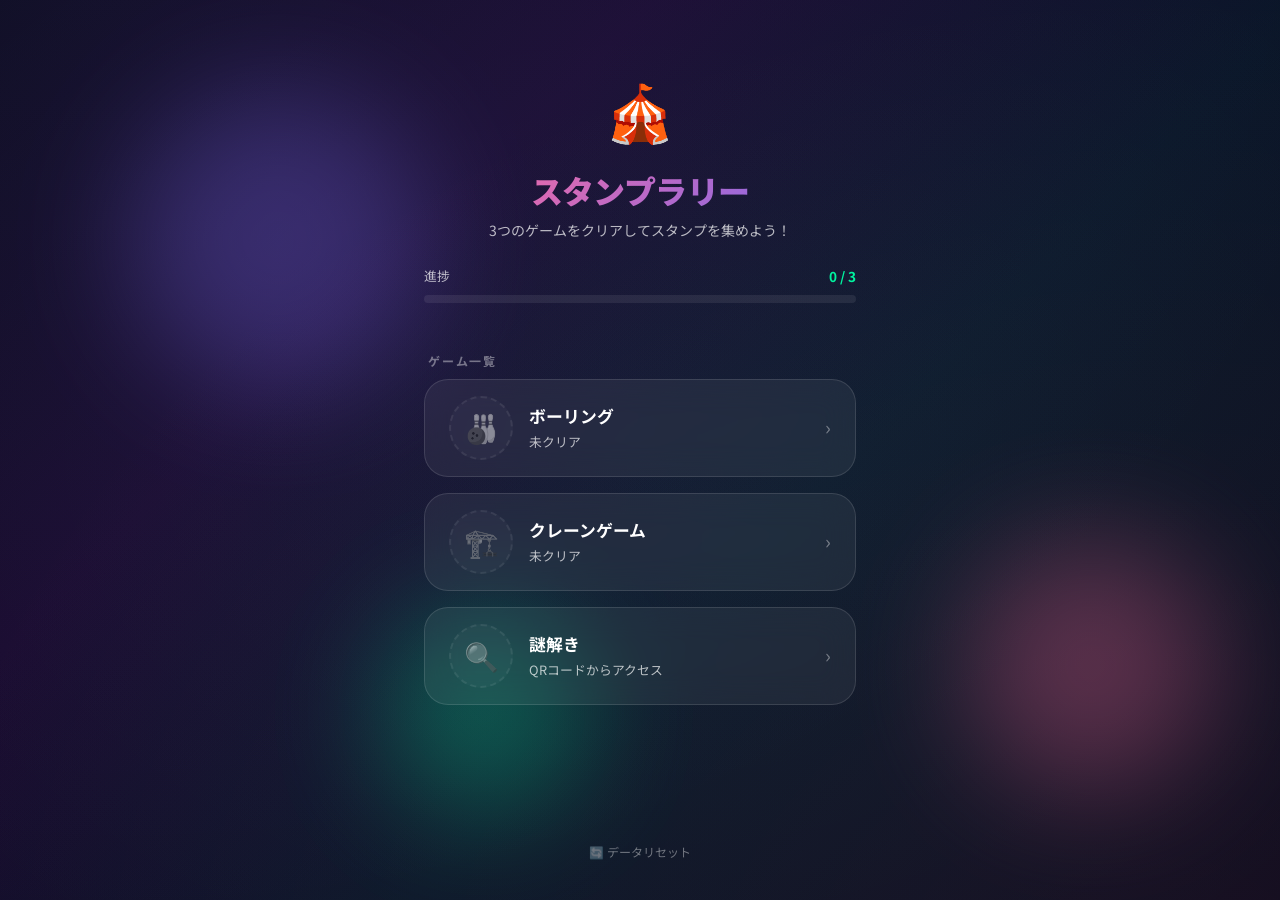
==== index.html @ a0947b41 "Add files via upload" ====
<!DOCTYPE html>
<html lang="ja">
<head>
  <meta charset="UTF-8">
  <meta name="viewport" content="width=device-width, initial-scale=1.0, user-scalable=no">
  <meta name="description" content="学校イベント スタンプラリー - 3つのゲームをクリアしてスタンプを集めよう！">
  <title>🎮 スタンプラリー</title>
  <link rel="stylesheet" href="css/style.css">
  <style>
    /* === Top Page Specific === */
    .hero {
      text-align: center;
      padding: var(--space-xl) 0 var(--space-md);
      width: 100%;
    }

    .hero-emoji {
      font-size: 3.5rem;
      display: block;
      margin-bottom: var(--space-md);
      animation: heroFloat 3s ease-in-out infinite;
    }

    @keyframes heroFloat {
      0%, 100% { transform: translateY(0); }
      50% { transform: translateY(-8px); }
    }

    .progress-bar-wrap {
      width: 100%;
      margin-top: var(--space-lg);
    }

    .progress-info {
      display: flex;
      justify-content: space-between;
      align-items: center;
      margin-bottom: var(--space-sm);
    }

    .progress-label {
      font-size: 0.8rem;
      color: var(--text-secondary);
    }

    .progress-count {
      font-size: 0.85rem;
      font-weight: 700;
      color: var(--neon-green);
    }

    .progress-track {
      width: 100%;
      height: 8px;
      background: rgba(255, 255, 255, 0.08);
      border-radius: var(--radius-full);
      overflow: hidden;
    }

    .progress-fill {
      height: 100%;
      background: linear-gradient(90deg, var(--neon-green), var(--neon-cyan));
      border-radius: var(--radius-full);
      transition: width 0.8s cubic-bezier(0.4, 0, 0.2, 1);
      box-shadow: 0 0 12px var(--neon-green-glow);
    }

    .section-label {
      font-size: 0.75rem;
      text-transform: uppercase;
      letter-spacing: 0.15em;
      color: var(--text-muted);
      font-weight: 700;
      margin-bottom: var(--space-sm);
      padding-left: var(--space-xs);
    }

    .footer-area {
      margin-top: auto;
      padding-top: var(--space-xl);
      text-align: center;
      width: 100%;
    }

    .reset-btn {
      background: none;
      border: none;
      color: var(--text-muted);
      font-family: var(--font-family);
      font-size: 0.75rem;
      cursor: pointer;
      padding: var(--space-sm) var(--space-md);
      border-radius: var(--radius-sm);
      transition: all var(--transition-fast);
    }

    .reset-btn:hover {
      color: var(--neon-pink);
      background: rgba(255, 107, 157, 0.1);
    }
  </style>
</head>
<body>
  <!-- Animated Background -->
  <div class="bg-animated">
    <div class="bg-orb"></div>
    <div class="bg-orb"></div>
    <div class="bg-orb"></div>
  </div>

  <div class="page-container">
    <!-- Hero -->
    <div class="hero animate-fade-in-up">
      <span class="hero-emoji">🎪</span>
      <h1 class="neon-title neon-title--gradient">スタンプラリー</h1>
      <p class="subtitle">3つのゲームをクリアしてスタンプを集めよう！</p>

      <!-- Progress Bar -->
      <div class="progress-bar-wrap mt-lg">
        <div class="progress-info">
          <span class="progress-label">進捗</span>
          <span class="progress-count" id="progressCount">0 / 3</span>
        </div>
        <div class="progress-track">
          <div class="progress-fill" id="progressFill" style="width: 0%"></div>
        </div>
      </div>
    </div>

    <!-- Stamp Grid -->
    <div class="mt-xl w-full animate-fade-in-up stagger-2">
      <div class="section-label">ゲーム一覧</div>
      <div class="stamp-grid" id="stampGrid">
        <!-- Bowling -->
        <a href="bowling/index.html" class="glass-card glass-card--interactive stamp-card" id="card-bowling">
          <div class="stamp-icon-wrap">
            <div class="stamp-icon stamp-icon--locked" id="icon-bowling">🎳</div>
          </div>
          <div class="stamp-info">
            <div class="stamp-name">ボーリング</div>
            <div class="stamp-status" id="status-bowling">未クリア</div>
          </div>
          <span class="stamp-arrow">›</span>
        </a>

        <!-- Crane -->
        <a href="crane/index.html" class="glass-card glass-card--interactive stamp-card" id="card-crane">
          <div class="stamp-icon-wrap">
            <div class="stamp-icon stamp-icon--locked" id="icon-crane">🏗️</div>
          </div>
          <div class="stamp-info">
            <div class="stamp-name">クレーンゲーム</div>
            <div class="stamp-status" id="status-crane">未クリア</div>
          </div>
          <span class="stamp-arrow">›</span>
        </a>

        <!-- Mystery -->
        <a href="mystery/index.html" class="glass-card glass-card--interactive stamp-card" id="card-mystery"
           onclick="event.preventDefault(); alert('教室にあるQRコードを探してスキャンしてね！📱');">
          <div class="stamp-icon-wrap">
            <div class="stamp-icon stamp-icon--locked" id="icon-mystery">🔍</div>
          </div>
          <div class="stamp-info">
            <div class="stamp-name">謎解き</div>
            <div class="stamp-status" id="status-mystery">QRコードからアクセス</div>
          </div>
          <span class="stamp-arrow">›</span>
        </a>
      </div>
    </div>

    <!-- Completion Banner (hidden by default) -->
    <div class="glass-card completion-banner mt-xl hidden" id="completionBanner">
      <span class="trophy">🏆</span>
      <h2>コンプリート！</h2>
      <p>すべてのスタンプを集めました！<br>おめでとうございます！🎉</p>
    </div>

    <!-- Footer -->
    <div class="footer-area animate-fade-in stagger-4">
      <button class="reset-btn" id="resetBtn" onclick="handleReset()">🔄 データリセット</button>
    </div>
  </div>

  <script src="js/stamp-manager.js"></script>
  <script src="js/common.js"></script>
  <script>
    /** スタンプUIを更新 */
    function updateStampUI() {
      const stamps = StampManager.getStamps();
      const games = ['bowling', 'crane', 'mystery'];
      const colorClasses = {
        bowling: 'stamp-icon--bowling',
        crane: 'stamp-icon--crane',
        mystery: 'stamp-icon--mystery'
      };
      const completedTexts = {
        bowling: 'クリア済み ✓',
        crane: 'クリア済み ✓',
        mystery: 'クリア済み ✓'
      };

      let completedCount = 0;

      games.forEach(gameId => {
        const icon = document.getElementById(`icon-${gameId}`);
        const status = document.getElementById(`status-${gameId}`);
        const card = document.getElementById(`card-${gameId}`);

        if (stamps[gameId].completed) {
          completedCount++;
          // スタンプ取得済みの見た目
          icon.classList.remove('stamp-icon--locked');
          icon.classList.add(colorClasses[gameId]);
          status.textContent = completedTexts[gameId];
          status.classList.add('stamp-status--completed');

          // チェックマーク追加
          if (!icon.parentElement.querySelector('.stamp-check')) {
            const check = document.createElement('div');
            check.className = 'stamp-check';
            check.textContent = '✓';
            icon.parentElement.appendChild(check);
          }

          // 謎解きカードのクリック動作を変更（クリア済みなら普通にリンク）
          if (gameId === 'mystery') {
            card.onclick = null;
          }
        }
      });

      // プログレスバー更新
      document.getElementById('progressCount').textContent = `${completedCount} / 3`;
      document.getElementById('progressFill').style.width = `${(completedCount / 3) * 100}%`;

      // 全クリア
      if (completedCount === 3) {
        document.getElementById('completionBanner').classList.remove('hidden');
        // 少し遅延して紙吹雪表示（初回のみ）
        if (!sessionStorage.getItem('confettiShown')) {
          setTimeout(() => {
            showConfetti(4000, 80);
            vibrate([100, 50, 100, 50, 200]);
            sessionStorage.setItem('confettiShown', 'true');
          }, 600);
        }
      }
    }

    /** データリセット */
    function handleReset() {
      if (confirm('スタンプデータをリセットしますか？')) {
        StampManager.reset();
        sessionStorage.removeItem('confettiShown');
        location.reload();
      }
    }

    // 初期化
    document.addEventListener('DOMContentLoaded', updateStampUI);
  </script>
</body>
</html>
---- css/style.css ----
/* ============================================
   🎨 School Event Game - Design System
   ============================================ */

/* --- Google Fonts --- */
@import url('https://fonts.googleapis.com/css2?family=Noto+Sans+JP:wght@400;500;700;900&display=swap');

/* --- CSS Custom Properties --- */
:root {
  /* Background */
  --bg-primary: #0a0a1a;
  --bg-secondary: #121230;
  --bg-tertiary: #1a1a3e;

  /* Neon Accent Colors */
  --neon-pink: #ff6b9d;
  --neon-pink-glow: rgba(255, 107, 157, 0.4);
  --neon-green: #00f5a0;
  --neon-green-glow: rgba(0, 245, 160, 0.4);
  --neon-blue: #7b68ee;
  --neon-blue-glow: rgba(123, 104, 238, 0.4);
  --neon-yellow: #ffd700;
  --neon-yellow-glow: rgba(255, 215, 0, 0.4);
  --neon-orange: #ff8c42;
  --neon-cyan: #00d4ff;

  /* Text */
  --text-primary: #ffffff;
  --text-secondary: rgba(255, 255, 255, 0.7);
  --text-muted: rgba(255, 255, 255, 0.4);

  /* Glass */
  --glass-bg: rgba(255, 255, 255, 0.06);
  --glass-bg-hover: rgba(255, 255, 255, 0.1);
  --glass-border: rgba(255, 255, 255, 0.12);
  --glass-border-hover: rgba(255, 255, 255, 0.2);

  /* Shadows */
  --shadow-sm: 0 2px 8px rgba(0, 0, 0, 0.3);
  --shadow-md: 0 4px 16px rgba(0, 0, 0, 0.4);
  --shadow-lg: 0 8px 32px rgba(0, 0, 0, 0.5);
  --shadow-neon-pink: 0 0 20px var(--neon-pink-glow), 0 0 40px rgba(255, 107, 157, 0.15);
  --shadow-neon-green: 0 0 20px var(--neon-green-glow), 0 0 40px rgba(0, 245, 160, 0.15);
  --shadow-neon-blue: 0 0 20px var(--neon-blue-glow), 0 0 40px rgba(123, 104, 238, 0.15);

  /* Border Radius */
  --radius-sm: 8px;
  --radius-md: 16px;
  --radius-lg: 24px;
  --radius-xl: 32px;
  --radius-full: 9999px;

  /* Typography */
  --font-family: 'Noto Sans JP', -apple-system, BlinkMacSystemFont, sans-serif;

  /* Spacing */
  --space-xs: 4px;
  --space-sm: 8px;
  --space-md: 16px;
  --space-lg: 24px;
  --space-xl: 32px;
  --space-2xl: 48px;
  --space-3xl: 64px;

  /* Transitions */
  --transition-fast: 0.15s ease;
  --transition-normal: 0.3s ease;
  --transition-slow: 0.5s cubic-bezier(0.4, 0, 0.2, 1);
}

/* --- Reset & Base --- */
*,
*::before,
*::after {
  margin: 0;
  padding: 0;
  box-sizing: border-box;
}

html {
  font-size: 16px;
  -webkit-tap-highlight-color: transparent;
  -webkit-text-size-adjust: 100%;
}

body {
  font-family: var(--font-family);
  background: var(--bg-primary);
  color: var(--text-primary);
  min-height: 100dvh;
  overflow-x: hidden;
  line-height: 1.6;
  -webkit-font-smoothing: antialiased;
}

/* --- Animated Background --- */
.bg-animated {
  position: fixed;
  inset: 0;
  z-index: 0;
  overflow: hidden;
  background: linear-gradient(135deg, #0a0a1a 0%, #1a0a2e 30%, #0a1628 60%, #0a0a1a 100%);
}

.bg-animated::before {
  content: '';
  position: absolute;
  top: -50%;
  left: -50%;
  width: 200%;
  height: 200%;
  background: radial-gradient(ellipse at 30% 20%, rgba(123, 104, 238, 0.08) 0%, transparent 50%),
              radial-gradient(ellipse at 70% 80%, rgba(255, 107, 157, 0.06) 0%, transparent 50%),
              radial-gradient(ellipse at 50% 50%, rgba(0, 245, 160, 0.04) 0%, transparent 50%);
  animation: bgFloat 20s ease-in-out infinite;
}

@keyframes bgFloat {
  0%, 100% { transform: translate(0, 0) rotate(0deg); }
  33% { transform: translate(2%, -2%) rotate(1deg); }
  66% { transform: translate(-1%, 1%) rotate(-0.5deg); }
}

/* Floating orbs */
.bg-orb {
  position: absolute;
  border-radius: 50%;
  filter: blur(60px);
  opacity: 0.3;
  animation: orbFloat 15s ease-in-out infinite;
}

.bg-orb:nth-child(1) {
  width: 300px;
  height: 300px;
  background: var(--neon-blue);
  top: 10%;
  left: 10%;
  animation-delay: 0s;
}

.bg-orb:nth-child(2) {
  width: 250px;
  height: 250px;
  background: var(--neon-pink);
  top: 60%;
  right: 5%;
  animation-delay: -5s;
}

.bg-orb:nth-child(3) {
  width: 200px;
  height: 200px;
  background: var(--neon-green);
  bottom: 10%;
  left: 30%;
  animation-delay: -10s;
}

@keyframes orbFloat {
  0%, 100% { transform: translate(0, 0) scale(1); }
  25% { transform: translate(20px, -30px) scale(1.05); }
  50% { transform: translate(-10px, 20px) scale(0.95); }
  75% { transform: translate(15px, 10px) scale(1.02); }
}

/* --- Page Container --- */
.page-container {
  position: relative;
  z-index: 1;
  min-height: 100dvh;
  padding: var(--space-lg) var(--space-md);
  display: flex;
  flex-direction: column;
  align-items: center;
  max-width: 480px;
  margin: 0 auto;
}

/* --- Glass Card --- */
.glass-card {
  background: var(--glass-bg);
  backdrop-filter: blur(16px);
  -webkit-backdrop-filter: blur(16px);
  border: 1px solid var(--glass-border);
  border-radius: var(--radius-lg);
  padding: var(--space-lg);
  transition: all var(--transition-normal);
  width: 100%;
}

.glass-card:hover {
  background: var(--glass-bg-hover);
  border-color: var(--glass-border-hover);
}

.glass-card--interactive {
  cursor: pointer;
}

.glass-card--interactive:active {
  transform: scale(0.98);
}

/* --- Neon Title --- */
.neon-title {
  font-size: 2rem;
  font-weight: 900;
  text-align: center;
  line-height: 1.3;
  letter-spacing: -0.02em;
}

.neon-title--gradient {
  background: linear-gradient(135deg, var(--neon-pink), var(--neon-blue), var(--neon-green));
  background-size: 200% 200%;
  -webkit-background-clip: text;
  -webkit-text-fill-color: transparent;
  background-clip: text;
  animation: gradientShift 4s ease-in-out infinite;
}

@keyframes gradientShift {
  0%, 100% { background-position: 0% 50%; }
  50% { background-position: 100% 50%; }
}

.subtitle {
  font-size: 0.875rem;
  color: var(--text-secondary);
  text-align: center;
  margin-top: var(--space-sm);
}

/* --- Buttons --- */
.btn {
  display: inline-flex;
  align-items: center;
  justify-content: center;
  gap: var(--space-sm);
  padding: 14px 28px;
  border: none;
  border-radius: var(--radius-full);
  font-family: var(--font-family);
  font-size: 1rem;
  font-weight: 700;
  cursor: pointer;
  transition: all var(--transition-normal);
  text-decoration: none;
  position: relative;
  overflow: hidden;
  -webkit-user-select: none;
  user-select: none;
}

.btn::after {
  content: '';
  position: absolute;
  inset: 0;
  border-radius: inherit;
  opacity: 0;
  transition: opacity var(--transition-fast);
  background: rgba(255, 255, 255, 0.1);
}

.btn:active::after {
  opacity: 1;
}

.btn:active {
  transform: scale(0.96);
}

.btn--primary {
  background: linear-gradient(135deg, var(--neon-pink), var(--neon-blue));
  color: white;
  box-shadow: var(--shadow-neon-pink);
}

.btn--primary:hover {
  box-shadow: 0 0 30px var(--neon-pink-glow), 0 0 60px rgba(255, 107, 157, 0.2);
}

.btn--green {
  background: linear-gradient(135deg, var(--neon-green), #00c9a7);
  color: #0a0a1a;
  box-shadow: var(--shadow-neon-green);
}

.btn--blue {
  background: linear-gradient(135deg, var(--neon-blue), var(--neon-cyan));
  color: white;
  box-shadow: var(--shadow-neon-blue);
}

.btn--outline {
  background: transparent;
  color: var(--text-primary);
  border: 1px solid var(--glass-border);
}

.btn--outline:hover {
  border-color: var(--glass-border-hover);
  background: var(--glass-bg);
}

.btn--large {
  padding: 18px 36px;
  font-size: 1.125rem;
}

.btn--full {
  width: 100%;
}

.btn--disabled {
  opacity: 0.5;
  pointer-events: none;
}

/* --- Stamp Card --- */
.stamp-grid {
  display: flex;
  flex-direction: column;
  gap: var(--space-md);
  width: 100%;
}

.stamp-card {
  display: flex;
  align-items: center;
  gap: var(--space-md);
  padding: var(--space-md) var(--space-lg);
  text-decoration: none;
  color: var(--text-primary);
}

.stamp-icon-wrap {
  position: relative;
  width: 64px;
  height: 64px;
  flex-shrink: 0;
}

.stamp-icon {
  width: 64px;
  height: 64px;
  border-radius: 50%;
  display: flex;
  align-items: center;
  justify-content: center;
  font-size: 1.75rem;
  position: relative;
  transition: all var(--transition-normal);
}

.stamp-icon--locked {
  background: rgba(255, 255, 255, 0.05);
  border: 2px dashed rgba(255, 255, 255, 0.15);
  filter: grayscale(1);
  opacity: 0.5;
}

.stamp-icon--bowling {
  background: linear-gradient(135deg, var(--neon-pink), #ff3d7f);
  box-shadow: var(--shadow-neon-pink);
}

.stamp-icon--crane {
  background: linear-gradient(135deg, var(--neon-blue), #5b4ed4);
  box-shadow: var(--shadow-neon-blue);
}

.stamp-icon--mystery {
  background: linear-gradient(135deg, var(--neon-green), #00c9a7);
  box-shadow: var(--shadow-neon-green);
}

.stamp-check {
  position: absolute;
  bottom: -2px;
  right: -2px;
  width: 24px;
  height: 24px;
  background: var(--neon-green);
  border-radius: 50%;
  display: flex;
  align-items: center;
  justify-content: center;
  font-size: 0.75rem;
  color: #0a0a1a;
  font-weight: 900;
  box-shadow: 0 0 8px var(--neon-green-glow);
  animation: stampPop 0.5s cubic-bezier(0.175, 0.885, 0.32, 1.275);
}

@keyframes stampPop {
  0% { transform: scale(0) rotate(-180deg); }
  100% { transform: scale(1) rotate(0deg); }
}

.stamp-info {
  flex: 1;
  min-width: 0;
}

.stamp-name {
  font-size: 1.05rem;
  font-weight: 700;
  margin-bottom: 2px;
}

.stamp-status {
  font-size: 0.8rem;
  color: var(--text-secondary);
}

.stamp-status--completed {
  color: var(--neon-green);
  font-weight: 500;
}

.stamp-arrow {
  color: var(--text-muted);
  font-size: 1.2rem;
  transition: transform var(--transition-fast);
}

.stamp-card:hover .stamp-arrow {
  transform: translateX(4px);
}

/* --- Completion Banner --- */
.completion-banner {
  text-align: center;
  padding: var(--space-xl);
  animation: fadeInUp 0.6s ease;
}

.completion-banner .trophy {
  font-size: 4rem;
  display: block;
  margin-bottom: var(--space-md);
  animation: trophyBounce 1s ease-in-out infinite;
}

@keyframes trophyBounce {
  0%, 100% { transform: translateY(0) scale(1); }
  50% { transform: translateY(-10px) scale(1.05); }
}

.completion-banner h2 {
  font-size: 1.5rem;
  font-weight: 900;
  background: linear-gradient(135deg, var(--neon-yellow), var(--neon-orange));
  -webkit-background-clip: text;
  -webkit-text-fill-color: transparent;
  background-clip: text;
  margin-bottom: var(--space-sm);
}

.completion-banner p {
  color: var(--text-secondary);
  font-size: 0.9rem;
}

/* --- Confetti --- */
.confetti-container {
  position: fixed;
  inset: 0;
  pointer-events: none;
  z-index: 100;
  overflow: hidden;
}

.confetti-piece {
  position: absolute;
  width: 10px;
  height: 10px;
  top: -10px;
  animation: confettiFall linear forwards;
}

@keyframes confettiFall {
  0% {
    transform: translateY(0) rotate(0deg);
    opacity: 1;
  }
  100% {
    transform: translateY(100vh) rotate(720deg);
    opacity: 0;
  }
}

/* --- Game Header --- */
.game-header {
  display: flex;
  align-items: center;
  gap: var(--space-md);
  width: 100%;
  padding-bottom: var(--space-md);
}

.back-btn {
  width: 44px;
  height: 44px;
  border-radius: 50%;
  background: var(--glass-bg);
  border: 1px solid var(--glass-border);
  color: var(--text-primary);
  font-size: 1.2rem;
  display: flex;
  align-items: center;
  justify-content: center;
  cursor: pointer;
  transition: all var(--transition-fast);
  text-decoration: none;
  flex-shrink: 0;
}

.back-btn:active {
  transform: scale(0.92);
  background: var(--glass-bg-hover);
}

.game-title {
  font-size: 1.25rem;
  font-weight: 700;
}

/* --- Score Display --- */
.score-display {
  text-align: center;
  padding: var(--space-md);
}

.score-label {
  font-size: 0.8rem;
  color: var(--text-secondary);
  text-transform: uppercase;
  letter-spacing: 0.1em;
  margin-bottom: var(--space-xs);
}

.score-value {
  font-size: 3rem;
  font-weight: 900;
  background: linear-gradient(135deg, var(--neon-yellow), var(--neon-orange));
  -webkit-background-clip: text;
  -webkit-text-fill-color: transparent;
  background-clip: text;
  line-height: 1;
}

/* --- Modal / Overlay --- */
.modal-overlay {
  position: fixed;
  inset: 0;
  background: rgba(0, 0, 0, 0.7);
  backdrop-filter: blur(8px);
  -webkit-backdrop-filter: blur(8px);
  display: flex;
  align-items: center;
  justify-content: center;
  z-index: 50;
  padding: var(--space-lg);
  animation: fadeIn 0.3s ease;
}

.modal-content {
  background: var(--bg-secondary);
  border: 1px solid var(--glass-border);
  border-radius: var(--radius-xl);
  padding: var(--space-2xl) var(--space-xl);
  text-align: center;
  max-width: 360px;
  width: 100%;
  animation: modalSlideUp 0.4s cubic-bezier(0.175, 0.885, 0.32, 1.275);
}

@keyframes modalSlideUp {
  0% { transform: translateY(30px); opacity: 0; }
  100% { transform: translateY(0); opacity: 1; }
}

.modal-icon {
  font-size: 3.5rem;
  margin-bottom: var(--space-md);
  display: block;
}

.modal-title {
  font-size: 1.5rem;
  font-weight: 900;
  margin-bottom: var(--space-sm);
}

.modal-subtitle {
  color: var(--text-secondary);
  font-size: 0.9rem;
  margin-bottom: var(--space-xl);
}

.modal-actions {
  display: flex;
  flex-direction: column;
  gap: var(--space-sm);
}

/* --- Utility Animations --- */
@keyframes fadeIn {
  from { opacity: 0; }
  to { opacity: 1; }
}

@keyframes fadeInUp {
  from { opacity: 0; transform: translateY(20px); }
  to { opacity: 1; transform: translateY(0); }
}

@keyframes fadeInScale {
  from { opacity: 0; transform: scale(0.9); }
  to { opacity: 1; transform: scale(1); }
}

@keyframes pulse {
  0%, 100% { opacity: 1; }
  50% { opacity: 0.6; }
}

@keyframes shake {
  0%, 100% { transform: translateX(0); }
  25% { transform: translateX(-5px); }
  75% { transform: translateX(5px); }
}

.animate-fade-in { animation: fadeIn 0.5s ease; }
.animate-fade-in-up { animation: fadeInUp 0.5s ease; }
.animate-fade-in-scale { animation: fadeInScale 0.5s ease; }

/* Staggered animations */
.stagger-1 { animation-delay: 0.1s; animation-fill-mode: both; }
.stagger-2 { animation-delay: 0.2s; animation-fill-mode: both; }
.stagger-3 { animation-delay: 0.3s; animation-fill-mode: both; }
.stagger-4 { animation-delay: 0.4s; animation-fill-mode: both; }

/* --- Access Denied Screen --- */
.access-denied {
  text-align: center;
  padding: var(--space-3xl) var(--space-lg);
}

.access-denied .icon {
  font-size: 5rem;
  margin-bottom: var(--space-lg);
  display: block;
  animation: shake 0.5s ease-in-out;
}

.access-denied h1 {
  font-size: 1.5rem;
  font-weight: 900;
  color: var(--neon-pink);
  margin-bottom: var(--space-md);
}

.access-denied p {
  color: var(--text-secondary);
  font-size: 0.95rem;
  margin-bottom: var(--space-xl);
}

/* --- Utility --- */
.text-center { text-align: center; }
.mt-sm { margin-top: var(--space-sm); }
.mt-md { margin-top: var(--space-md); }
.mt-lg { margin-top: var(--space-lg); }
.mt-xl { margin-top: var(--space-xl); }
.mt-2xl { margin-top: var(--space-2xl); }
.mb-md { margin-bottom: var(--space-md); }
.mb-lg { margin-bottom: var(--space-lg); }
.w-full { width: 100%; }
.hidden { display: none !important; }

/* --- Responsive --- */
@media (min-width: 480px) {
  .page-container {
    padding: var(--space-xl) var(--space-lg);
  }
}
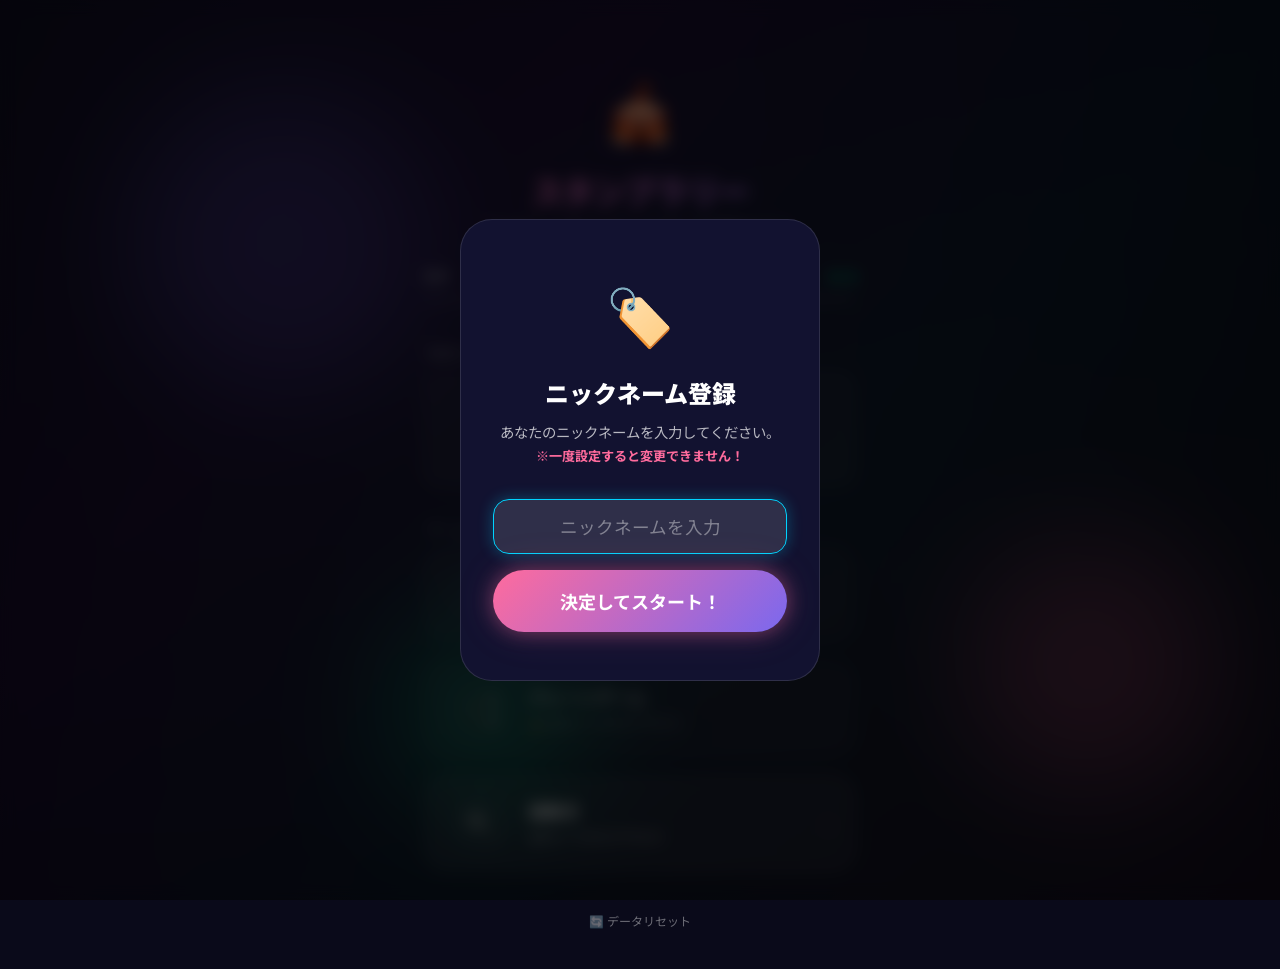
==== commit 245ed886: "Add files via upload" ====
--- a/index.html
+++ b/index.html
@@ -111,6 +111,12 @@
   <div class="page-container">
     <!-- Hero -->
     <div class="hero animate-fade-in-up">
+      <!-- User Greeting (Shown when nickname is set) -->
+      <div class="user-greeting hidden" id="userGreeting">
+        <span>👋</span>
+        <span><strong class="user-name-text" id="greetingName"></strong>さん、お帰り！</span>
+      </div>
+
       <span class="hero-emoji">🎪</span>
       <h1 class="neon-title neon-title--gradient">スタンプラリー</h1>
       <p class="subtitle">3つのゲームをクリアしてスタンプを集めよう！</p>
@@ -127,6 +133,25 @@
       </div>
     </div>
 
+    <!-- Score & Evaluation Summary -->
+    <div class="mt-lg w-full animate-fade-in-up stagger-1">
+      <div class="section-label">初回スコアと評価</div>
+      <div class="score-summary-grid">
+        <!-- Bowling Score -->
+        <div class="score-card" id="scoreCardBowling">
+          <div class="score-card-title">🎳 ボーリング</div>
+          <div class="score-card-val" id="scoreValBowling">-</div>
+          <div class="rank-badge rank-badge--none" id="rankBadgeBowling">未プレイ</div>
+        </div>
+        <!-- Crane Score -->
+        <div class="score-card" id="scoreCardCrane">
+          <div class="score-card-title">🧲 クレーン</div>
+          <div class="score-card-val" id="scoreValCrane">-</div>
+          <div class="rank-badge rank-badge--none" id="rankBadgeCrane">未プレイ</div>
+        </div>
+      </div>
+    </div>
+
     <!-- Stamp Grid -->
     <div class="mt-xl w-full animate-fade-in-up stagger-2">
       <div class="section-label">ゲーム一覧</div>
@@ -146,7 +171,7 @@
         <!-- Crane -->
         <a href="crane/index.html" class="glass-card glass-card--interactive stamp-card" id="card-crane">
           <div class="stamp-icon-wrap">
-            <div class="stamp-icon stamp-icon--locked" id="icon-crane">🏗️</div>
+            <div class="stamp-icon stamp-icon--locked" id="icon-crane">🧲</div>
           </div>
           <div class="stamp-info">
             <div class="stamp-name">クレーンゲーム</div>
@@ -183,9 +208,75 @@
     </div>
   </div>
 
+  <!-- Nickname Registration Modal (Shown only on first visit) -->
+  <div class="modal-overlay hidden" id="nicknameModal">
+    <div class="modal-content">
+      <span class="modal-icon">🏷️</span>
+      <h2 class="modal-title">ニックネーム登録</h2>
+      <p class="modal-subtitle">
+        あなたのニックネームを入力してください。<br>
+        <span style="color: var(--neon-pink); font-size: 0.82rem; font-weight: 700;">※一度設定すると変更できません！</span>
+      </p>
+      <form id="nicknameForm" onsubmit="handleNicknameSubmit(event)">
+        <input type="text" id="nicknameInput" class="input-field mb-md" placeholder="ニックネームを入力" maxlength="12" required autofocus>
+        <button type="submit" class="btn btn--primary btn--full btn--large">決定してスタート！</button>
+      </form>
+    </div>
+  </div>
+
   <script src="js/stamp-manager.js"></script>
+  <script src="js/user-manager.js"></script>
   <script src="js/common.js"></script>
   <script>
+    /** ニックネーム初期化 */
+    function checkNickname() {
+      if (!UserManager.hasNickname()) {
+        document.getElementById('nicknameModal').classList.remove('hidden');
+      } else {
+        const name = UserManager.getNickname();
+        document.getElementById('greetingName').textContent = name;
+        document.getElementById('userGreeting').classList.remove('hidden');
+      }
+    }
+
+    /** ニックネーム登録処理 */
+    function handleNicknameSubmit(e) {
+      e.preventDefault();
+      const input = document.getElementById('nicknameInput');
+      const val = input.value.trim();
+      if (!val) return;
+
+      const success = UserManager.setNickname(val);
+      if (success) {
+        document.getElementById('nicknameModal').classList.add('hidden');
+        document.getElementById('greetingName').textContent = val;
+        document.getElementById('userGreeting').classList.remove('hidden');
+        vibrate([50, 50]);
+      }
+    }
+
+    /** スコアと評価のUI更新 */
+    function updateScoreUI() {
+      const bowling = UserManager.getScore('bowling');
+      const crane = UserManager.getScore('crane');
+
+      // ボーリング
+      if (bowling) {
+        document.getElementById('scoreValBowling').textContent = `${bowling.value} 本`;
+        const badge = document.getElementById('rankBadgeBowling');
+        badge.textContent = `評価: ${bowling.rank}`;
+        badge.className = `rank-badge rank-badge--${bowling.rank}`;
+      }
+
+      // クレーン
+      if (crane) {
+        document.getElementById('scoreValCrane').textContent = `${crane.value} 個`;
+        const badge = document.getElementById('rankBadgeCrane');
+        badge.textContent = `評価: ${crane.rank}`;
+        badge.className = `rank-badge rank-badge--${crane.rank}`;
+      }
+    }
+
     /** スタンプUIを更新 */
     function updateStampUI() {
       const stamps = StampManager.getStamps();
@@ -231,6 +322,57 @@
         }
       });
 
+      // ── ボーリングのURL制御 ──
+      const cardBowling = document.getElementById('card-bowling');
+      const statusBowling = document.getElementById('status-bowling');
+      if (UserManager.hasScore('bowling')) {
+        // スコア記録済み → URL解禁！
+        cardBowling.classList.remove('disabled-link');
+        cardBowling.onclick = null;
+        if (!stamps.bowling.completed) {
+          statusBowling.textContent = 'いつでもプレイ可能';
+        }
+      } else {
+        // スコア未記録 → ロック！
+        cardBowling.classList.add('disabled-link');
+        statusBowling.textContent = '🔒 QRコードからアクセス';
+        cardBowling.onclick = (e) => {
+          e.preventDefault();
+          alert('ボーリング会場のQRコードからプレイしてスコアを記録すると、ここからいつでも遊べるようになります！🎳');
+        };
+      }
+
+      // ── クレーンゲームのURL制御 ──
+      const cardCrane = document.getElementById('card-crane');
+      const statusCrane = document.getElementById('status-crane');
+      if (UserManager.hasScore('crane')) {
+        // スコア記録済み → URL解禁！
+        cardCrane.classList.remove('disabled-link');
+        cardCrane.onclick = null;
+        if (!stamps.crane.completed) {
+          statusCrane.textContent = 'いつでもプレイ可能';
+        }
+      } else {
+        // スコア未記録 → ロック！
+        cardCrane.classList.add('disabled-link');
+        statusCrane.textContent = '🔒 QRコードからアクセス';
+        cardCrane.onclick = (e) => {
+          e.preventDefault();
+          alert('クレーンゲーム会場のQRコードからプレイしてスコアを記録すると、ここからいつでも遊べるようになります！🧲');
+        };
+      }
+
+      // ── 謎解きのURL制御 ──
+      const cardMystery = document.getElementById('card-mystery');
+      const statusMystery = document.getElementById('status-mystery');
+      if (!stamps.mystery.completed) {
+        statusMystery.textContent = 'QRコードからアクセス';
+        cardMystery.onclick = (e) => {
+          e.preventDefault();
+          alert('教室にあるQRコードを探してスキャンしてね！📱');
+        };
+      }
+
       // プログレスバー更新
       document.getElementById('progressCount').textContent = `${completedCount} / 3`;
       document.getElementById('progressFill').style.width = `${(completedCount / 3) * 100}%`;
@@ -238,7 +380,6 @@
       // 全クリア
       if (completedCount === 3) {
         document.getElementById('completionBanner').classList.remove('hidden');
-        // 少し遅延して紙吹雪表示（初回のみ）
         if (!sessionStorage.getItem('confettiShown')) {
           setTimeout(() => {
             showConfetti(4000, 80);
@@ -251,15 +392,20 @@
 
     /** データリセット */
     function handleReset() {
-      if (confirm('スタンプデータをリセットしますか？')) {
+      if (confirm('ニックネームとスコア、スタンプデータを全てリセットしますか？')) {
         StampManager.reset();
+        UserManager.reset();
         sessionStorage.removeItem('confettiShown');
         location.reload();
       }
     }
 
     // 初期化
-    document.addEventListener('DOMContentLoaded', updateStampUI);
+    document.addEventListener('DOMContentLoaded', () => {
+      checkNickname();
+      updateScoreUI();
+      updateStampUI();
+    });
   </script>
 </body>
 </html>
--- a/css/style.css
+++ b/css/style.css
@@ -682,9 +682,207 @@
 .w-full { width: 100%; }
 .hidden { display: none !important; }
 
+/* --- Nickname & User Greeting --- */
+.user-greeting {
+  background: linear-gradient(135deg, rgba(123, 104, 238, 0.15), rgba(0, 245, 160, 0.1));
+  border: 1px solid rgba(123, 104, 238, 0.3);
+  border-radius: var(--radius-md);
+  padding: 10px 16px;
+  margin-bottom: var(--space-md);
+  display: flex;
+  align-items: center;
+  justify-content: center;
+  gap: var(--space-sm);
+  font-size: 0.95rem;
+  font-weight: 700;
+  box-shadow: 0 4px 12px rgba(0, 0, 0, 0.2);
+}
+
+.user-name-text {
+  color: var(--neon-cyan);
+  font-size: 1.1rem;
+}
+
+/* --- Nickname Input Modal --- */
+.input-field {
+  width: 100%;
+  padding: 14px 16px;
+  font-size: 1.1rem;
+  font-family: var(--font-family);
+  background: rgba(255, 255, 255, 0.08);
+  border: 1.5px solid var(--glass-border);
+  border-radius: var(--radius-md);
+  color: var(--text-primary);
+  outline: none;
+  transition: all var(--transition-normal);
+  text-align: center;
+}
+
+.input-field:focus {
+  border-color: var(--neon-cyan);
+  box-shadow: 0 0 15px rgba(0, 212, 255, 0.3);
+  background: rgba(255, 255, 255, 0.12);
+}
+
+.input-field::placeholder {
+  color: var(--text-muted);
+}
+
+/* --- Score & Evaluation Section --- */
+.score-summary-grid {
+  display: grid;
+  grid-template-columns: 1fr 1fr;
+  gap: var(--space-md);
+  width: 100%;
+  margin-top: var(--space-sm);
+}
+
+.score-card {
+  background: rgba(255, 255, 255, 0.04);
+  border: 1px solid var(--glass-border);
+  border-radius: var(--radius-md);
+  padding: var(--space-md);
+  text-align: center;
+  display: flex;
+  flex-direction: column;
+  align-items: center;
+  gap: 4px;
+}
+
+.score-card-title {
+  font-size: 0.8rem;
+  color: var(--text-secondary);
+  font-weight: 500;
+}
+
+.score-card-val {
+  font-size: 1.5rem;
+  font-weight: 900;
+  color: var(--text-primary);
+  line-height: 1.2;
+}
+
+.rank-badge {
+  display: inline-block;
+  padding: 2px 10px;
+  border-radius: var(--radius-full);
+  font-size: 0.85rem;
+  font-weight: 900;
+  letter-spacing: 0.05em;
+  margin-top: 2px;
+}
+
+.rank-badge--A {
+  background: linear-gradient(135deg, #ffd700, #ff8c42);
+  color: #100b00;
+  box-shadow: 0 0 10px rgba(255, 215, 0, 0.4);
+}
+
+.rank-badge--B {
+  background: linear-gradient(135deg, #00d4ff, #7b68ee);
+  color: #ffffff;
+  box-shadow: 0 0 10px rgba(0, 212, 255, 0.3);
+}
+
+.rank-badge--C {
+  background: rgba(255, 255, 255, 0.15);
+  color: var(--text-secondary);
+}
+
+.rank-badge--none {
+  background: rgba(255, 255, 255, 0.05);
+  color: var(--text-muted);
+  font-weight: normal;
+  font-size: 0.75rem;
+}
+
+/* --- Disabled Game Link Card --- */
+.stamp-card.disabled-link {
+  opacity: 0.65;
+  filter: grayscale(0.4);
+  cursor: pointer;
+}
+
+.back-btn.disabled-link {
+  opacity: 0.3;
+  pointer-events: none;
+  cursor: not-allowed;
+}
+
+/* --- Riddle Modal & Options --- */
+.riddle-modal {
+  max-width: 400px;
+}
+
+.riddle-question-box {
+  background: rgba(255, 255, 255, 0.05);
+  border: 1px solid rgba(255, 255, 255, 0.1);
+  border-radius: var(--radius-md);
+  padding: var(--space-md);
+  margin: var(--space-md) 0;
+  font-size: 1.05rem;
+  line-height: 1.6;
+  font-weight: 700;
+  color: var(--text-primary);
+  text-align: left;
+}
+
+.riddle-options-grid {
+  display: grid;
+  grid-template-columns: 1fr 1fr;
+  gap: var(--space-sm);
+  margin-top: var(--space-sm);
+  width: 100%;
+}
+
+.riddle-option-btn {
+  background: var(--glass-bg);
+  border: 1.5px solid var(--glass-border);
+  border-radius: var(--radius-md);
+  padding: 12px 10px;
+  font-size: 0.95rem;
+  font-weight: 700;
+  color: var(--text-primary);
+  font-family: var(--font-family);
+  cursor: pointer;
+  transition: all var(--transition-fast);
+  text-align: center;
+}
+
+.riddle-option-btn:hover {
+  background: var(--glass-bg-hover);
+  border-color: var(--neon-cyan);
+}
+
+.riddle-option-btn:active {
+  transform: scale(0.96);
+}
+
+.riddle-feedback {
+  margin-top: var(--space-md);
+  padding: 12px;
+  border-radius: var(--radius-md);
+  font-size: 0.9rem;
+  line-height: 1.5;
+  animation: fadeIn 0.3s ease;
+}
+
+.riddle-feedback--success {
+  background: rgba(0, 245, 160, 0.15);
+  border: 1px solid rgba(0, 245, 160, 0.4);
+  color: var(--neon-green);
+}
+
+.riddle-feedback--error {
+  background: rgba(255, 107, 157, 0.15);
+  border: 1px solid rgba(255, 107, 157, 0.4);
+  color: var(--neon-pink);
+}
+
 /* --- Responsive --- */
 @media (min-width: 480px) {
   .page-container {
     padding: var(--space-xl) var(--space-lg);
   }
 }
+
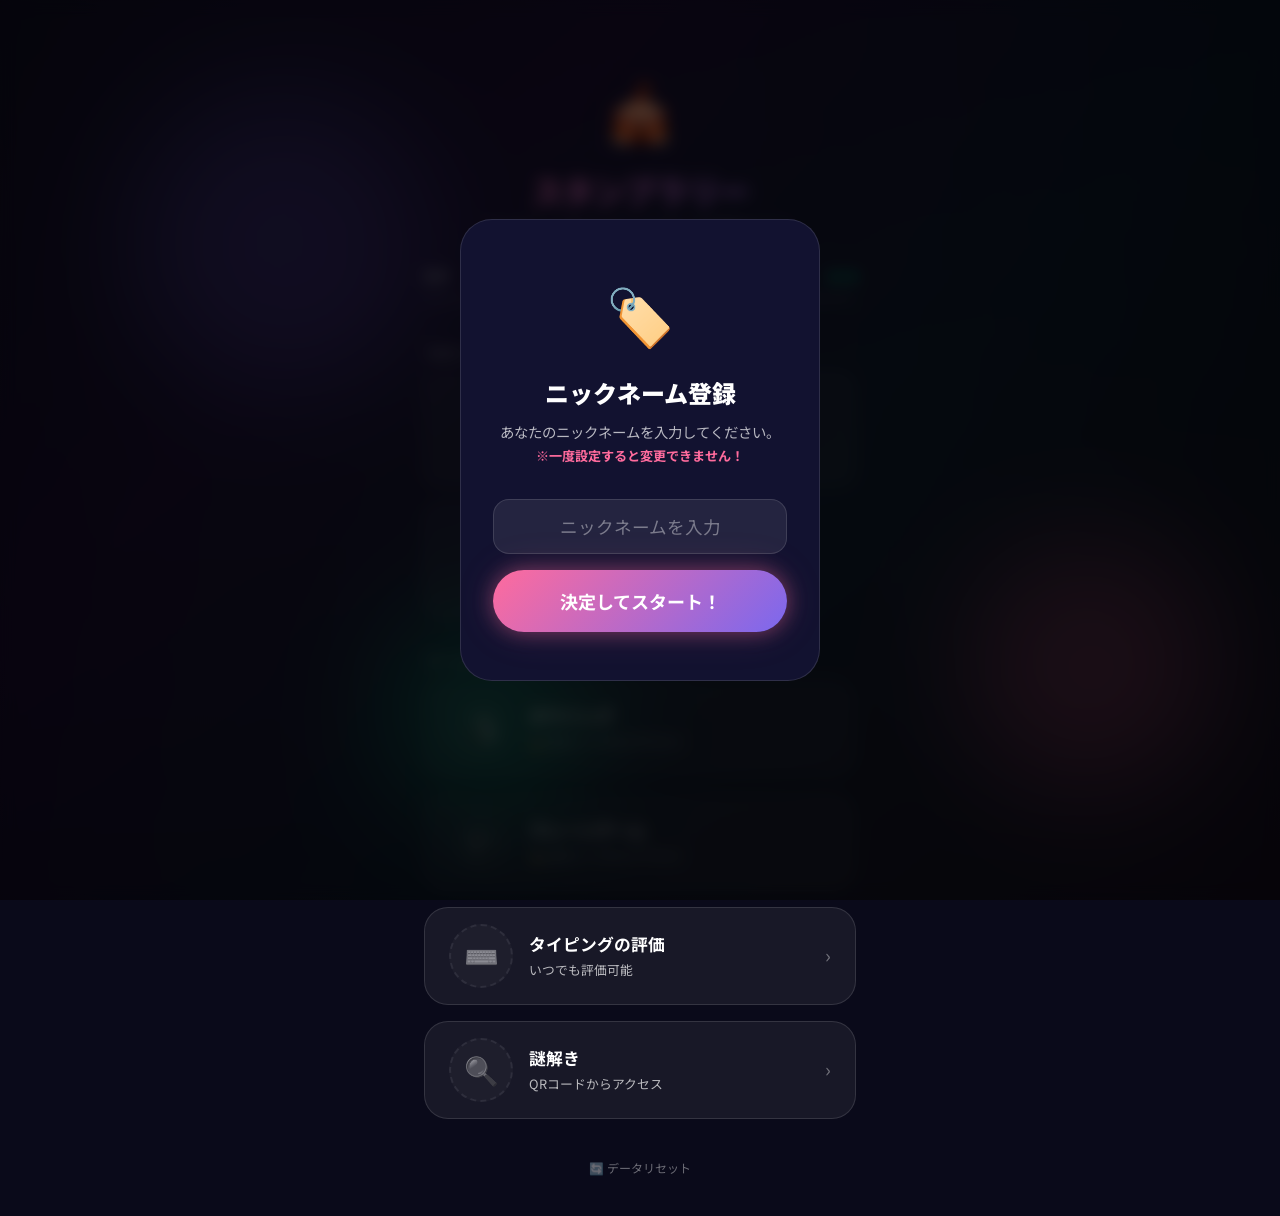
==== commit 4833a7f0: "Add files via upload" ====
--- a/index.html
+++ b/index.html
@@ -1,5 +1,6 @@
 <!DOCTYPE html>
 <html lang="ja">
+
 <head>
   <meta charset="UTF-8">
   <meta name="viewport" content="width=device-width, initial-scale=1.0, user-scalable=no">
@@ -22,8 +23,15 @@
     }
 
     @keyframes heroFloat {
-      0%, 100% { transform: translateY(0); }
-      50% { transform: translateY(-8px); }
+
+      0%,
+      100% {
+        transform: translateY(0);
+      }
+
+      50% {
+        transform: translateY(-8px);
+      }
     }
 
     .progress-bar-wrap {
@@ -100,6 +108,7 @@
     }
   </style>
 </head>
+
 <body>
   <!-- Animated Background -->
   <div class="bg-animated">
@@ -119,13 +128,13 @@
 
       <span class="hero-emoji">🎪</span>
       <h1 class="neon-title neon-title--gradient">スタンプラリー</h1>
-      <p class="subtitle">3つのゲームをクリアしてスタンプを集めよう！</p>
+      <p class="subtitle">4つのゲームをクリアしてスタンプを集めよう！</p>
 
       <!-- Progress Bar -->
       <div class="progress-bar-wrap mt-lg">
         <div class="progress-info">
           <span class="progress-label">進捗</span>
-          <span class="progress-count" id="progressCount">0 / 3</span>
+          <span class="progress-count" id="progressCount">0 / 4</span>
         </div>
         <div class="progress-track">
           <div class="progress-fill" id="progressFill" style="width: 0%"></div>
@@ -139,15 +148,21 @@
       <div class="score-summary-grid">
         <!-- Bowling Score -->
         <div class="score-card" id="scoreCardBowling">
-          <div class="score-card-title">🎳 ボーリング</div>
+          <div class="score-card-title">🎳 ボウリング</div>
           <div class="score-card-val" id="scoreValBowling">-</div>
           <div class="rank-badge rank-badge--none" id="rankBadgeBowling">未プレイ</div>
         </div>
         <!-- Crane Score -->
         <div class="score-card" id="scoreCardCrane">
-          <div class="score-card-title">🧲 クレーン</div>
+          <div class="score-card-title">🏗️ クレーン</div>
           <div class="score-card-val" id="scoreValCrane">-</div>
           <div class="rank-badge rank-badge--none" id="rankBadgeCrane">未プレイ</div>
+        </div>
+        <!-- Typing Score -->
+        <div class="score-card" id="scoreCardTyping">
+          <div class="score-card-title">⌨️ タイピング</div>
+          <div class="score-card-val" id="scoreValTyping">-</div>
+          <div class="rank-badge rank-badge--none" id="rankBadgeTyping">未プレイ</div>
         </div>
       </div>
     </div>
@@ -162,7 +177,7 @@
             <div class="stamp-icon stamp-icon--locked" id="icon-bowling">🎳</div>
           </div>
           <div class="stamp-info">
-            <div class="stamp-name">ボーリング</div>
+            <div class="stamp-name">ボウリング</div>
             <div class="stamp-status" id="status-bowling">未クリア</div>
           </div>
           <span class="stamp-arrow">›</span>
@@ -171,7 +186,7 @@
         <!-- Crane -->
         <a href="crane/index.html" class="glass-card glass-card--interactive stamp-card" id="card-crane">
           <div class="stamp-icon-wrap">
-            <div class="stamp-icon stamp-icon--locked" id="icon-crane">🧲</div>
+            <div class="stamp-icon stamp-icon--locked" id="icon-crane">🏗️</div>
           </div>
           <div class="stamp-info">
             <div class="stamp-name">クレーンゲーム</div>
@@ -180,9 +195,21 @@
           <span class="stamp-arrow">›</span>
         </a>
 
+        <!-- Typing Evaluation -->
+        <a href="typing/index.html" class="glass-card glass-card--interactive stamp-card" id="card-typing">
+          <div class="stamp-icon-wrap">
+            <div class="stamp-icon stamp-icon--locked" id="icon-typing">⌨️</div>
+          </div>
+          <div class="stamp-info">
+            <div class="stamp-name">タイピングの評価</div>
+            <div class="stamp-status" id="status-typing">未クリア</div>
+          </div>
+          <span class="stamp-arrow">›</span>
+        </a>
+
         <!-- Mystery -->
         <a href="mystery/index.html" class="glass-card glass-card--interactive stamp-card" id="card-mystery"
-           onclick="event.preventDefault(); alert('教室にあるQRコードを探してスキャンしてね！📱');">
+          onclick="event.preventDefault(); alert('教室にあるQRコードを探してスキャンしてね！📱');">
           <div class="stamp-icon-wrap">
             <div class="stamp-icon stamp-icon--locked" id="icon-mystery">🔍</div>
           </div>
@@ -218,7 +245,8 @@
         <span style="color: var(--neon-pink); font-size: 0.82rem; font-weight: 700;">※一度設定すると変更できません！</span>
       </p>
       <form id="nicknameForm" onsubmit="handleNicknameSubmit(event)">
-        <input type="text" id="nicknameInput" class="input-field mb-md" placeholder="ニックネームを入力" maxlength="12" required autofocus>
+        <input type="text" id="nicknameInput" class="input-field mb-md" placeholder="ニックネームを入力" maxlength="12" required
+          autofocus>
         <button type="submit" class="btn btn--primary btn--full btn--large">決定してスタート！</button>
       </form>
     </div>
@@ -259,8 +287,9 @@
     function updateScoreUI() {
       const bowling = UserManager.getScore('bowling');
       const crane = UserManager.getScore('crane');
-
-      // ボーリング
+      const typing = UserManager.getScore('typing');
+
+      // ボウリング
       if (bowling) {
         document.getElementById('scoreValBowling').textContent = `${bowling.value} 本`;
         const badge = document.getElementById('rankBadgeBowling');
@@ -275,20 +304,30 @@
         badge.textContent = `評価: ${crane.rank}`;
         badge.className = `rank-badge rank-badge--${crane.rank}`;
       }
+
+      // タイピング
+      if (typing) {
+        document.getElementById('scoreValTyping').textContent = `${typing.rank} ランク`;
+        const badge = document.getElementById('rankBadgeTyping');
+        badge.textContent = `評価: ${typing.rank}`;
+        badge.className = `rank-badge rank-badge--${typing.rank}`;
+      }
     }
 
     /** スタンプUIを更新 */
     function updateStampUI() {
       const stamps = StampManager.getStamps();
-      const games = ['bowling', 'crane', 'mystery'];
+      const games = ['bowling', 'crane', 'typing', 'mystery'];
       const colorClasses = {
         bowling: 'stamp-icon--bowling',
         crane: 'stamp-icon--crane',
+        typing: 'stamp-icon--typing',
         mystery: 'stamp-icon--mystery'
       };
       const completedTexts = {
         bowling: 'クリア済み ✓',
         crane: 'クリア済み ✓',
+        typing: 'クリア済み ✓',
         mystery: 'クリア済み ✓'
       };
 
@@ -299,7 +338,7 @@
         const status = document.getElementById(`status-${gameId}`);
         const card = document.getElementById(`card-${gameId}`);
 
-        if (stamps[gameId].completed) {
+        if (stamps[gameId] && stamps[gameId].completed) {
           completedCount++;
           // スタンプ取得済みの見た目
           icon.classList.remove('stamp-icon--locked');
@@ -322,14 +361,14 @@
         }
       });
 
-      // ── ボーリングのURL制御 ──
+      // ── ボウリングのURL制御 ──
       const cardBowling = document.getElementById('card-bowling');
       const statusBowling = document.getElementById('status-bowling');
       if (UserManager.hasScore('bowling')) {
         // スコア記録済み → URL解禁！
         cardBowling.classList.remove('disabled-link');
         cardBowling.onclick = null;
-        if (!stamps.bowling.completed) {
+        if (!stamps.bowling?.completed) {
           statusBowling.textContent = 'いつでもプレイ可能';
         }
       } else {
@@ -338,7 +377,7 @@
         statusBowling.textContent = '🔒 QRコードからアクセス';
         cardBowling.onclick = (e) => {
           e.preventDefault();
-          alert('ボーリング会場のQRコードからプレイしてスコアを記録すると、ここからいつでも遊べるようになります！🎳');
+          alert('ボウリング会場のQRコードからプレイしてスコアを記録すると、ここからいつでも遊べるようになります！🎳');
         };
       }
 
@@ -349,7 +388,7 @@
         // スコア記録済み → URL解禁！
         cardCrane.classList.remove('disabled-link');
         cardCrane.onclick = null;
-        if (!stamps.crane.completed) {
+        if (!stamps.crane?.completed) {
           statusCrane.textContent = 'いつでもプレイ可能';
         }
       } else {
@@ -358,14 +397,34 @@
         statusCrane.textContent = '🔒 QRコードからアクセス';
         cardCrane.onclick = (e) => {
           e.preventDefault();
-          alert('クレーンゲーム会場のQRコードからプレイしてスコアを記録すると、ここからいつでも遊べるようになります！🧲');
+          alert('クレーンゲーム会場のQRコードからプレイしてスコアを記録すると、ここからいつでも遊べるようになります！🏗️');
+        };
+      }
+
+      // ── タイピングのURL制御 ──
+      const cardTyping = document.getElementById('card-typing');
+      const statusTyping = document.getElementById('status-typing');
+      if (UserManager.hasScore('typing')) {
+        // スコア記録済み → URL解禁！
+        cardTyping.classList.remove('disabled-link');
+        cardTyping.onclick = null;
+        if (!stamps.typing?.completed) {
+          statusTyping.textContent = 'いつでも評価可能';
+        }
+      } else {
+        // スコア未記録 → ロック！
+        cardTyping.classList.add('disabled-link');
+        statusTyping.textContent = '🔒 QRコードからアクセス';
+        cardTyping.onclick = (e) => {
+          e.preventDefault();
+          alert('タイピング会場のQRコードから評価を記録すると、ここからいつでも確認できるようになります！⌨️');
         };
       }
 
       // ── 謎解きのURL制御 ──
       const cardMystery = document.getElementById('card-mystery');
       const statusMystery = document.getElementById('status-mystery');
-      if (!stamps.mystery.completed) {
+      if (!stamps.mystery?.completed) {
         statusMystery.textContent = 'QRコードからアクセス';
         cardMystery.onclick = (e) => {
           e.preventDefault();
@@ -374,11 +433,11 @@
       }
 
       // プログレスバー更新
-      document.getElementById('progressCount').textContent = `${completedCount} / 3`;
-      document.getElementById('progressFill').style.width = `${(completedCount / 3) * 100}%`;
+      document.getElementById('progressCount').textContent = `${completedCount} / 4`;
+      document.getElementById('progressFill').style.width = `${(completedCount / 4) * 100}%`;
 
       // 全クリア
-      if (completedCount === 3) {
+      if (completedCount === 4) {
         document.getElementById('completionBanner').classList.remove('hidden');
         if (!sessionStorage.getItem('confettiShown')) {
           setTimeout(() => {
@@ -408,4 +467,5 @@
     });
   </script>
 </body>
-</html>
+
+</html>
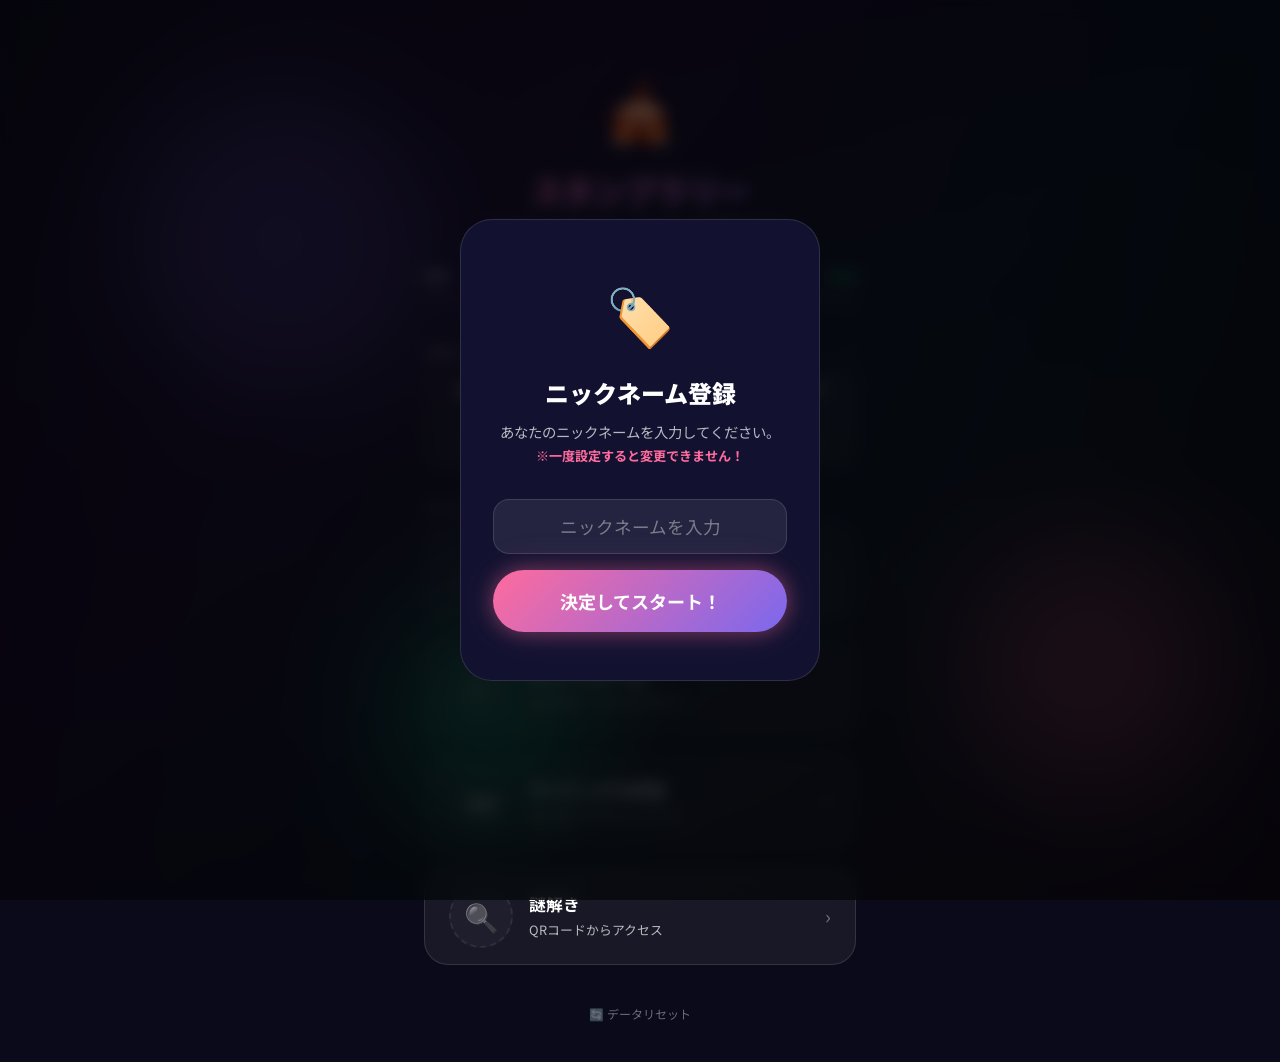
==== commit a22ef394: "Add files via upload" ====
--- a/index.html
+++ b/index.html
@@ -225,8 +225,16 @@
     <!-- Completion Banner (hidden by default) -->
     <div class="glass-card completion-banner mt-xl hidden" id="completionBanner">
       <span class="trophy">🏆</span>
-      <h2>コンプリート！</h2>
+      <h2>全ゲームクリア！</h2>
       <p>すべてのスタンプを集めました！<br>おめでとうございます！🎉</p>
+
+      <!-- 総合評価エリア -->
+      <div class="overall-rank-box" id="overallRankBox">
+        <span class="overall-rank-badge-label">✨ あなたの総合評価 ✨</span>
+        <div class="overall-rank-letter" id="overallRankLetter">S</div>
+        <div class="overall-rank-title" id="overallRankTitle">最高ランク S 達成！👑</div>
+        <p class="overall-rank-comment" id="overallRankComment">全てにおいて圧倒的なパーフェクト実力！素晴らしい！</p>
+      </div>
     </div>
 
     <!-- Footer -->
@@ -438,6 +446,19 @@
 
       // 全クリア
       if (completedCount === 4) {
+        // 総合評価（S / A / B / C）の算出と表示
+        const overall = UserManager.getOverallRank();
+        const letterEl = document.getElementById('overallRankLetter');
+        const titleEl = document.getElementById('overallRankTitle');
+        const commentEl = document.getElementById('overallRankComment');
+
+        if (letterEl && titleEl && commentEl) {
+          letterEl.textContent = overall.rank;
+          letterEl.className = `overall-rank-letter overall-rank-letter--${overall.rank}`;
+          titleEl.textContent = overall.title;
+          commentEl.textContent = overall.comment;
+        }
+
         document.getElementById('completionBanner').classList.remove('hidden');
         if (!sessionStorage.getItem('confettiShown')) {
           setTimeout(() => {
--- a/css/style.css
+++ b/css/style.css
@@ -371,6 +371,11 @@
   box-shadow: var(--shadow-neon-blue);
 }
 
+.stamp-icon--typing {
+  background: linear-gradient(135deg, var(--neon-yellow), var(--neon-pink));
+  box-shadow: 0 0 20px rgba(255, 215, 0, 0.4);
+}
+
 .stamp-icon--mystery {
   background: linear-gradient(135deg, var(--neon-green), #00c9a7);
   box-shadow: var(--shadow-neon-green);
@@ -731,8 +736,8 @@
 /* --- Score & Evaluation Section --- */
 .score-summary-grid {
   display: grid;
-  grid-template-columns: 1fr 1fr;
-  gap: var(--space-md);
+  grid-template-columns: repeat(3, 1fr);
+  gap: var(--space-sm);
   width: 100%;
   margin-top: var(--space-sm);
 }
@@ -741,7 +746,7 @@
   background: rgba(255, 255, 255, 0.04);
   border: 1px solid var(--glass-border);
   border-radius: var(--radius-md);
-  padding: var(--space-md);
+  padding: var(--space-sm) var(--space-xs);
   text-align: center;
   display: flex;
   flex-direction: column;
@@ -750,13 +755,14 @@
 }
 
 .score-card-title {
-  font-size: 0.8rem;
+  font-size: 0.75rem;
   color: var(--text-secondary);
   font-weight: 500;
+  white-space: nowrap;
 }
 
 .score-card-val {
-  font-size: 1.5rem;
+  font-size: 1.3rem;
   font-weight: 900;
   color: var(--text-primary);
   line-height: 1.2;
@@ -764,12 +770,24 @@
 
 .rank-badge {
   display: inline-block;
-  padding: 2px 10px;
+  padding: 2px 8px;
   border-radius: var(--radius-full);
-  font-size: 0.85rem;
+  font-size: 0.8rem;
   font-weight: 900;
   letter-spacing: 0.05em;
   margin-top: 2px;
+}
+
+.rank-badge--S {
+  background: linear-gradient(135deg, #ff007f, #7928ca, #00d4ff);
+  color: #ffffff;
+  box-shadow: 0 0 14px rgba(255, 0, 127, 0.6);
+  animation: badgeGlow 2s ease-in-out infinite alternate;
+}
+
+@keyframes badgeGlow {
+  0% { filter: drop-shadow(0 0 4px rgba(255, 0, 127, 0.6)); }
+  100% { filter: drop-shadow(0 0 10px rgba(0, 212, 255, 0.8)); }
 }
 
 .rank-badge--A {
@@ -879,6 +897,100 @@
   color: var(--neon-pink);
 }
 
+/* --- Overall Evaluation Display --- */
+.overall-rank-box {
+  background: linear-gradient(135deg, rgba(255, 255, 255, 0.08), rgba(255, 255, 255, 0.02));
+  border: 2px solid var(--glass-border);
+  border-radius: var(--radius-xl);
+  padding: var(--space-lg);
+  margin-top: var(--space-lg);
+  display: flex;
+  flex-direction: column;
+  align-items: center;
+  gap: var(--space-xs);
+  box-shadow: 0 8px 32px rgba(0, 0, 0, 0.4);
+  position: relative;
+  overflow: hidden;
+  animation: fadeInScale 0.6s ease;
+}
+
+.overall-rank-box::before {
+  content: '';
+  position: absolute;
+  top: -50%;
+  left: -50%;
+  width: 200%;
+  height: 200%;
+  background: radial-gradient(circle, rgba(255, 215, 0, 0.1) 0%, transparent 70%);
+  pointer-events: none;
+}
+
+.overall-rank-badge-label {
+  font-size: 0.85rem;
+  font-weight: 700;
+  color: var(--text-secondary);
+  letter-spacing: 0.1em;
+  text-transform: uppercase;
+}
+
+.overall-rank-letter {
+  font-size: 4.5rem;
+  font-weight: 900;
+  line-height: 1;
+  margin: 4px 0;
+  letter-spacing: -0.02em;
+}
+
+.overall-rank-letter--S {
+  background: linear-gradient(135deg, #ff007f, #ffd700, #00d4ff);
+  -webkit-background-clip: text;
+  -webkit-text-fill-color: transparent;
+  background-clip: text;
+  filter: drop-shadow(0 0 16px rgba(255, 0, 128, 0.8));
+  animation: sRankGlow 2s ease-in-out infinite alternate;
+}
+
+@keyframes sRankGlow {
+  0% { filter: drop-shadow(0 0 12px rgba(255, 0, 128, 0.7)); transform: scale(1); }
+  100% { filter: drop-shadow(0 0 24px rgba(0, 212, 255, 0.9)); transform: scale(1.05); }
+}
+
+.overall-rank-letter--A {
+  background: linear-gradient(135deg, #ffd700, #ff8c42);
+  -webkit-background-clip: text;
+  -webkit-text-fill-color: transparent;
+  background-clip: text;
+  filter: drop-shadow(0 0 12px rgba(255, 215, 0, 0.6));
+}
+
+.overall-rank-letter--B {
+  background: linear-gradient(135deg, #00d4ff, #7b68ee);
+  -webkit-background-clip: text;
+  -webkit-text-fill-color: transparent;
+  background-clip: text;
+  filter: drop-shadow(0 0 10px rgba(0, 212, 255, 0.5));
+}
+
+.overall-rank-letter--C {
+  color: #e0e0f0;
+  filter: drop-shadow(0 0 8px rgba(255, 255, 255, 0.3));
+}
+
+.overall-rank-title {
+  font-size: 1.15rem;
+  font-weight: 900;
+  color: var(--text-primary);
+  margin-top: 2px;
+}
+
+.overall-rank-comment {
+  font-size: 0.85rem;
+  color: var(--text-secondary);
+  line-height: 1.5;
+  max-width: 320px;
+  margin-top: 4px;
+}
+
 /* --- Responsive --- */
 @media (min-width: 480px) {
   .page-container {
